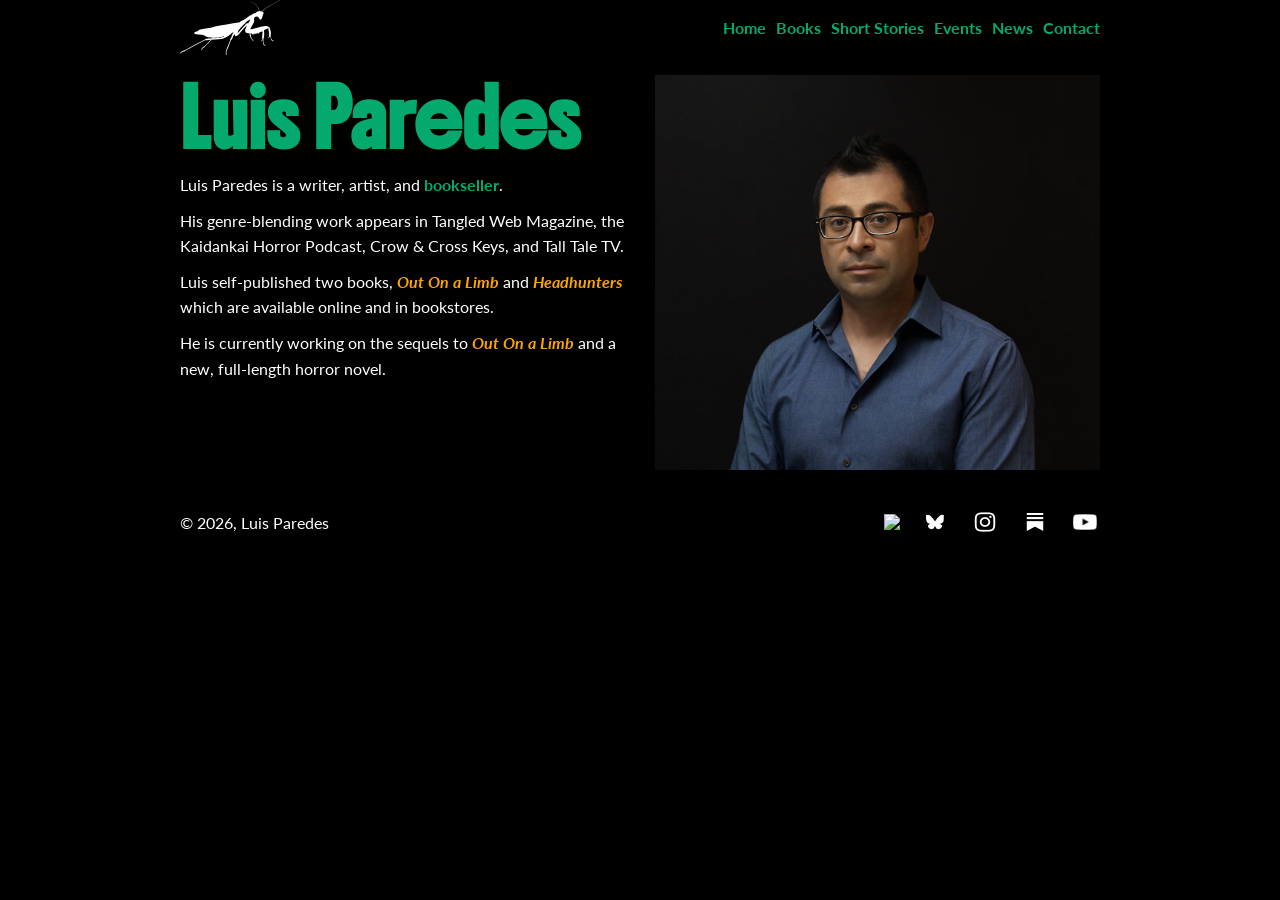
==== index.html @ 414665bf "Add files via upload" ====
<!DOCTYPE html>
<html lang="en">
<head>
    <meta charset="UTF-8">
    <meta name="description" content="Luis Paredes Writer Website">
    <meta name="author" content="Luis Paredes">
    <meta name="viewport" content="width=device-width, initial-scale=1.0">
    <link rel="stylesheet" href="css/styles.css">
    <title>Luis Paredes, Writer</title>
</head>
<body>
    <div class="wrapper">
        <header>
            <img src="images/mantisheader1.png" alt="outline illustration of a praying mantis">
            <!--nav-->
            <nav class="primary-navigation" aria-label="primary navigation">
                <ul>
                    <li><a href="index.html">Home</a></li>
                    <li><a href="books-by-luis-paredes.html">Books</a></li>
                    <li><a href="short-stories-by-luis-paredes.html">Short Stories</a></li>
                    <li><a href="events.html">Events</a></li>
                    <li><a href="news.html">News</a></li>
                    <li><a href="contact.html">Contact</a></li>
                </ul>

            </nav>
        </header>

 
        <!--Showcase-->
        <div class="two-column-layout">
            <div>
                <h1 class="authorsplash">Luis Paredes</h1>
                <p>Luis Paredes is a writer, artist, and <a href="https://hudsonriverbookpeddler.com" target="_blank">bookseller</a>.</p> 
                <p>His genre-blending work appears in Tangled Web Magazine, the Kaidankai Horror Podcast, Crow & Cross Keys, and Tall Tale TV.</p>
                <p>Luis self-published two books, <span class="bookemphasis">Out On a Limb</span> and <span class="bookemphasis">Headhunters</span> which are available online and in bookstores.</p>
                <p>He is currently working on the sequels to <span class="bookemphasis">Out On a Limb</span> and a new, full-length horror novel.</p>
            </div>
            <img src="images/luisparedesoldphoto_600.jpg" alt="photo of the author, Luis Paredes holding a book">
        </div>

        <!--footer-->
        <footer class="thefoot">
            <p>&copy; 2026, Luis Paredes</p>
            <div class="socialicons">
        <a href="https://www.tiktok.com/@luisparedeswrites" target="_blank"><img src="images/TIKTOK.png"></a><a href="https://bsky.app/profile/luisparedeswrites.bsky.social" target="_blank"><img src="images/bluesky.png"></a> <a href="https://www.instagram.com/luisparedeswrites/" target="_blank"><img src="images/instagram.png"></a>
        <a href="https://substack.com/@luisparedes" target="_blank"><img src="images/substack.png"></a><a href="https://www.youtube.com/@LuisParedesWrites" target="_blank"><img src="images/youtube.png"></a></div>
            </footer>
        

        
    </div>
</body>
</html>
---- css/styles.css ----
@import url('https://fonts.googleapis.com/css2?family=Lato:wght@300&display=swap');

@import url('https://fonts.googleapis.com/css2?family=Boldonse&display=swap');

* {
    box-sizing: border-box;
    padding: 0;
    margin: 0;
}

body {
    margin: 0;
    background: #000;
    color: #fff;
    line-height: 1.6;
    font-family: 'Lato', sans-serif;
}

ul {
  list-style-type: none;
  justify-content: center;
}

a {
    text-decoration: none;
    color: #04AA6D;
    font-weight: bold;
}

a:hover,
.primary-navigation a:focus-visible {
    color:#fff;
}

img {
    display: block;
    max-inline-size: 100%;
  }

p {
    margin: 10px 0;
  }

.bookemphasis {
    font-weight: bold;
    font-style: italic;
    color: orange;
}

.synopsisemphasis {
    font-weight: bolder;
    color: #04AA6D;
}

.wrapper {
    max-inline-size: 1000px;
    margin-inline: auto;
    padding: 0 40px;
}

.two-column-layout {
    display: grid;
    gap: 30px;
    @media (width > 720px) {
    grid-template-columns: 1fr 1fr;
}
}

.singlerowflexshowcase {
    display: flex;
    flex-direction: column;

}

header {
    display: flex;
    justify-content: space-between;
    align-items: center;
    margin-block-end: 20px;
}

/*this is heading on homepage*/
.authorsplash {
    color: #04AA6D;
    font-family: 'Boldonse', Impact, Haettenschweiler, 'Arial Narrow Bold', sans-serif;
    font-size: 3.4rem;
}

/*this is heading on other pages*/
.showcaseheader {
    color: #04AA6D;
    font-family: 'Boldonse', Impact, Haettenschweiler, 'Arial Narrow Bold', sans-serif;
    font-size: 3rem;
    margin-block-end: 30px;
}


.synopsislist {
    margin-block: 20px;
    line-height: 1.8;
}

.testbtn {
  background-color: #04AA6D;
  color: white;
  font-size: 15px;
  padding: 12px;
  border: none;
  border-radius: 5px;
  cursor: pointer;
}

.testbtn:hover {
  background-color: #059862;
}


/*navigation*/

.primary-navigation ul {
    display: flex;
    list-style: none;
    color: #058457;
    gap: 10px;
    margin: 0;
    padding: 0;
    font-size: .90rem;
    @media (width > 720px) {
    font-size: 1rem;
}
}

.primary-navigation a {
    color: #04AA6D;
    font-weight: bold;
    text-decoration: none;
}

.primary-navigation a:hover,
.primary-navigation a:focus-visible {
    color:#fff;
}

/*footer*/
.thefoot {
    margin-block-start: 30px;
    margin-block-end: 30px;
    display: flex;
    justify-content: space-between;
    align-items: center;
}

.socialicons {
    display: flex;
    gap: 20px;
    justify-content: space-between;
    align-items: center;
}
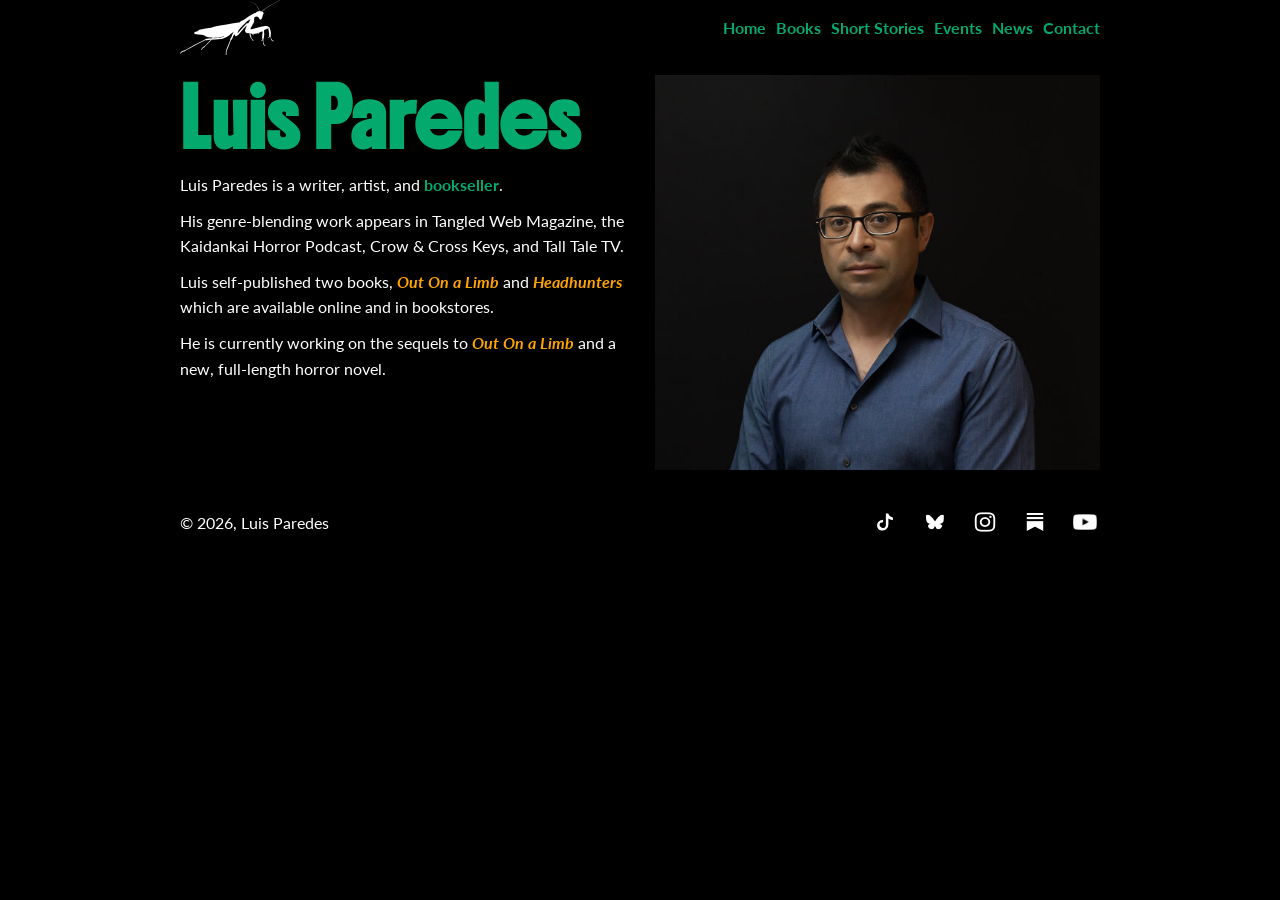
==== commit 29f4d1f7: "Fix image source for TikTok icon in footer" ====
--- a/index.html
+++ b/index.html
@@ -43,7 +43,7 @@
         <footer class="thefoot">
             <p>&copy; 2026, Luis Paredes</p>
             <div class="socialicons">
-        <a href="https://www.tiktok.com/@luisparedeswrites" target="_blank"><img src="images/TIKTOK.png"></a><a href="https://bsky.app/profile/luisparedeswrites.bsky.social" target="_blank"><img src="images/bluesky.png"></a> <a href="https://www.instagram.com/luisparedeswrites/" target="_blank"><img src="images/instagram.png"></a>
+        <a href="https://www.tiktok.com/@luisparedeswrites" target="_blank"><img src="images/tiktok.png"></a><a href="https://bsky.app/profile/luisparedeswrites.bsky.social" target="_blank"><img src="images/bluesky.png"></a> <a href="https://www.instagram.com/luisparedeswrites/" target="_blank"><img src="images/instagram.png"></a>
         <a href="https://substack.com/@luisparedes" target="_blank"><img src="images/substack.png"></a><a href="https://www.youtube.com/@LuisParedesWrites" target="_blank"><img src="images/youtube.png"></a></div>
             </footer>
         
@@ -51,4 +51,4 @@
         
     </div>
 </body>
-</html>+</html>
